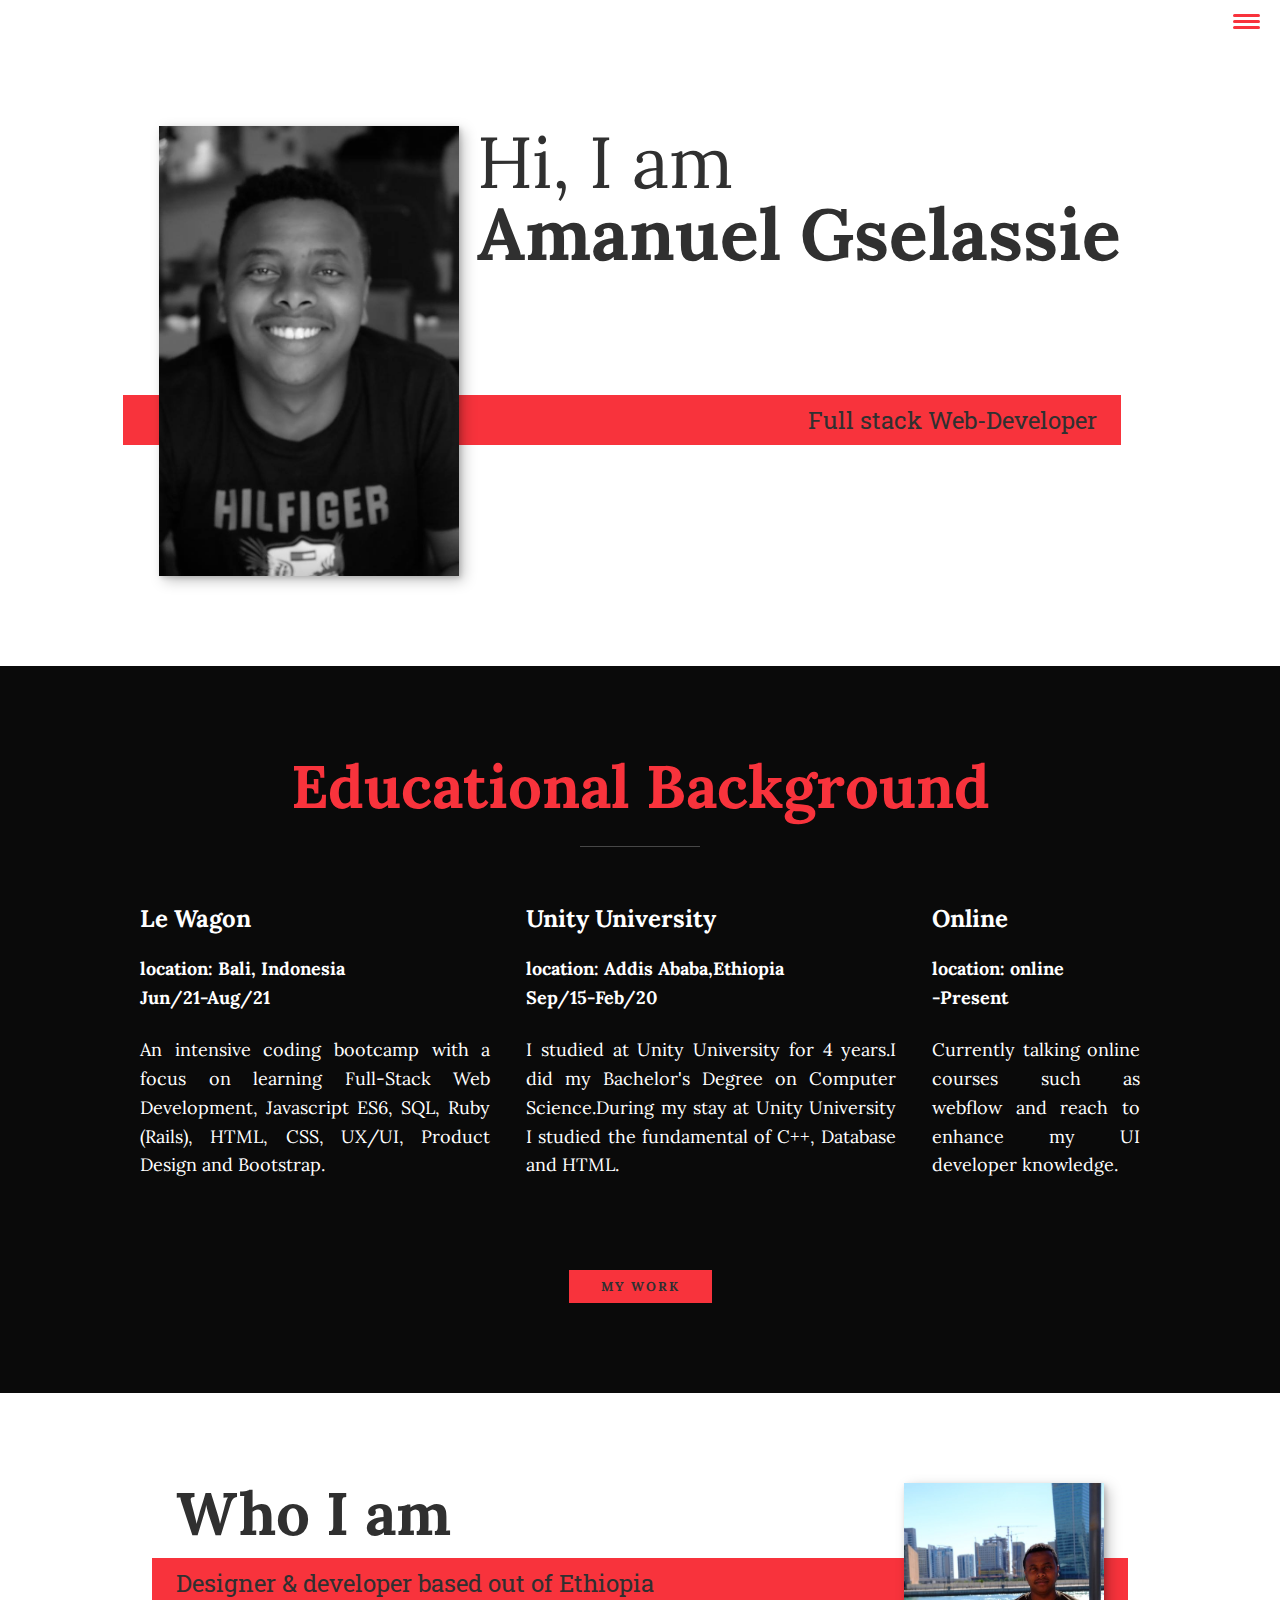
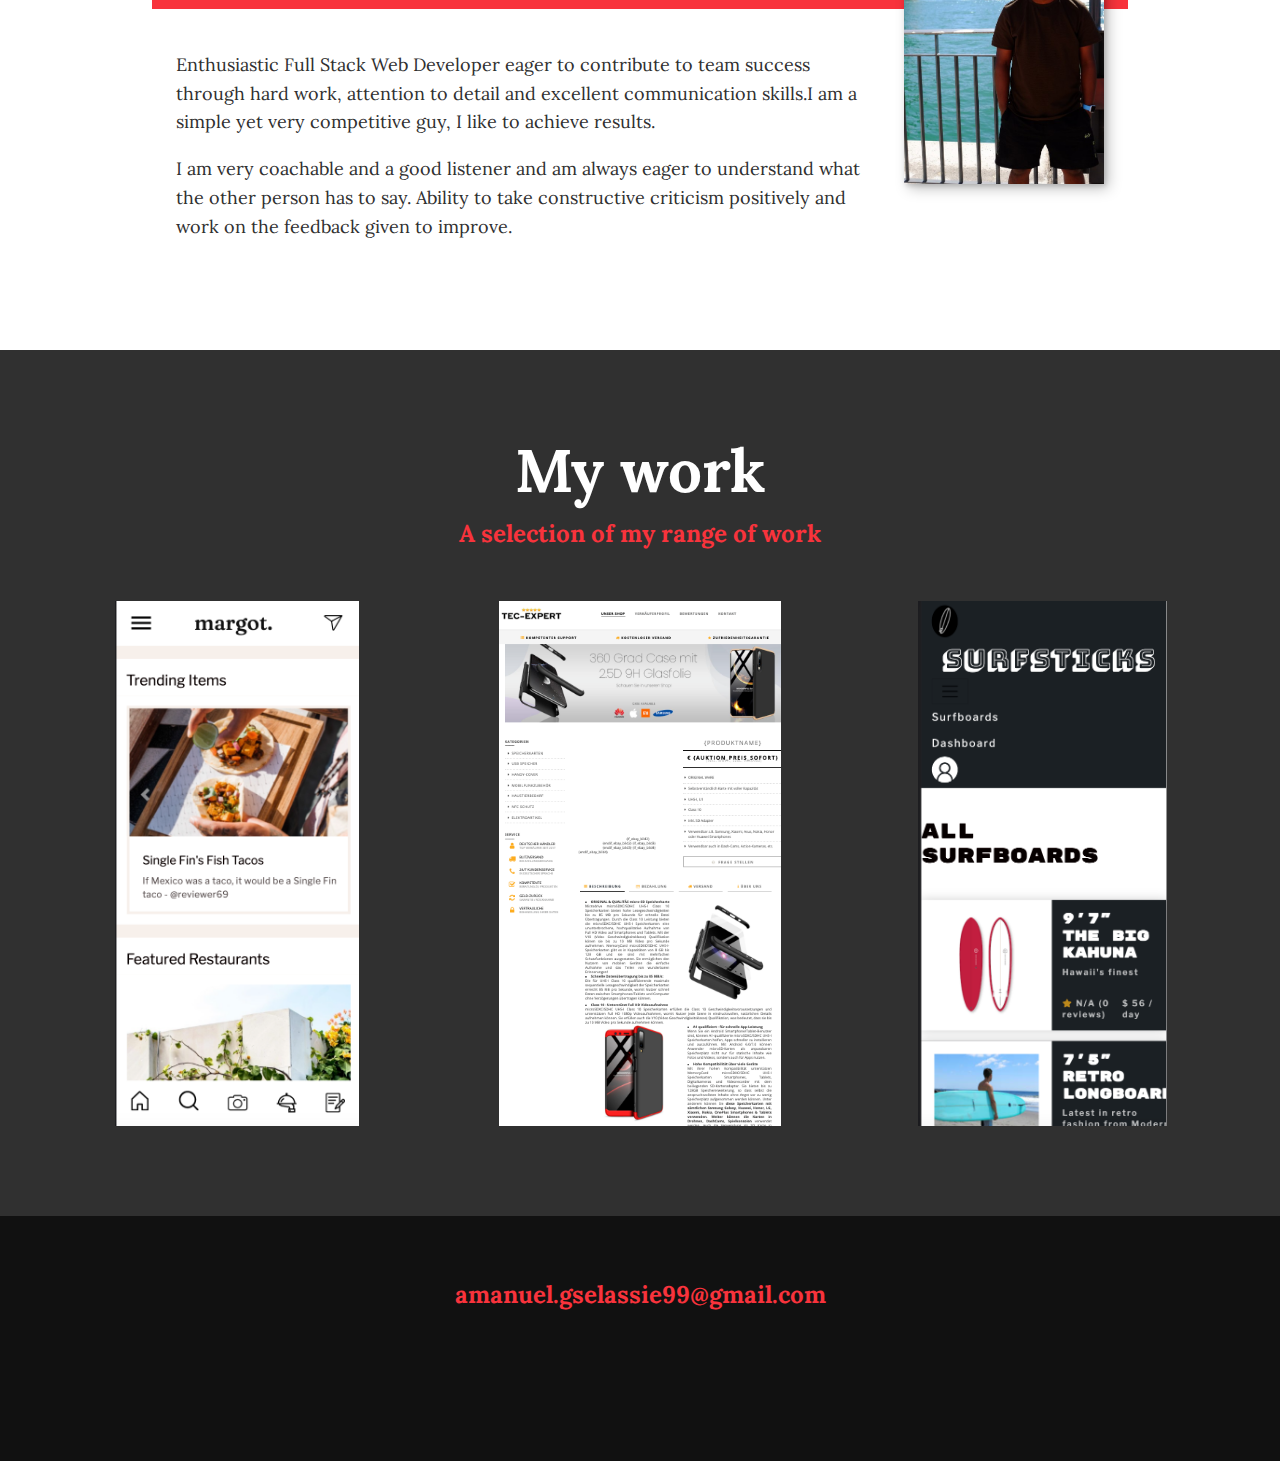
==== index.html @ 297d684a "fixed hover" ====
<!DOCTYPE html>
<html lang="en">
    <head>
        <meta charset="UTF-8">
        <meta name="viewport" content="width=device-width, initial-scale=1.0">
        <title>Portfolio</title>
        <link rel="stylesheet" href="https://cdnjs.cloudflare.com/ajax/libs/normalize/7.0.0/normalize.min.css">
        <link rel="stylesheet" href="https://cdnjs.cloudflare.com/ajax/libs/font-awesome/5.11.2/css/all.css" integrity="sha256-46qynGAkLSFpVbEBog43gvNhfrOj+BmwXdxFgVK/Kvc=" crossorigin="anonymous" />


        <link href="https://fonts.googleapis.com/css?family=Lora:400,700|Roboto+Slab:400,700&display=swap" rel="stylesheet">

        <link rel="stylesheet" href="css/style.css">


    </head>
    <body>
        <header>
            <div class="logo">
                <img src="img/.png" alt="">
            </div>
            <button class="nav-toggle" aria-label="toggle navigation">
                <span class="hamburger"></span>
            </button>
            <nav class="nav">
                <ul class="nav__list">
                    <li class="nav__item"><a href="#home" class="nav__link">Home</a></li>
                    <li class="nav__item"><a href="#services" class="nav__link">Education</a></li>
                    <li class="nav__item"><a href="#about" class="nav__link">About me</a></li>
                    <li class="nav__item"><a href="#work" class="nav__link">My Work</a></li>
                </ul>
            </nav>
        </header>

        <!-- Introduction -->
        <section class="intro" id="home">
            <h1 class="section__title section__title--intro">
                Hi, I am <strong>Amanuel Gselassie</strong>
            </h1>
            <p class="section__subtitle section__subtitle--intro">Full stack Web-Developer</p>
            <img src="img/port.jpeg" alt="aman picture" class="intro__img">
        </section>


        <!-- My services -->
        <section class="my-services" id="services" style="background-image: linear-gradient(rgba(0,0,0,0.8), rgba(0,0,0,0.8)), url(https://images.unsplash.com/photo-1593720213428-28a5b9e94613?ixlib=rb-1.2.1&ixid=MnwxMjA3fDB8MHxwaG90by1wYWdlfHx8fGVufDB8fHx8&auto=format&fit=crop&w=1650&q=80)">

            <h2 class="section__title section__title--services" >Educational Background</h2>
            <div class="services">
                <div class="service">
                    <h3>Le Wagon</h3>
                    <h4>location: Bali, Indonesia<br/>Jun/21-Aug/21</h4>
                    <p>An intensive coding bootcamp with a focus on learning Full-Stack Web Development, Javascript ES6, SQL, Ruby (Rails), HTML, CSS, UX/UI, Product Design and Bootstrap.</p>
                </div> <!-- / service -->

                <div class="service">
                    <h3>Unity University</h3>
                    <p><h4>location: Addis Ababa,Ethiopia<br/>Sep/15-Feb/20</h4></p>

                    <p>I studied at Unity University for 4 years.I did my Bachelor's Degree on Computer Science.During my stay at Unity University I studied the fundamental of C++, Database and HTML.</p>
                </div> <!-- / service -->

                <div class="service">
                    <h3>Online</h3>
                    <h4>location: online<br/>-Present</h4>

                    <p>Currently talking online courses such as webflow and reach to enhance my UI developer knowledge.</p>
                </div> <!-- / service -->
            </div> <!-- / services -->

            <a href="#work" class="btn">My Work</a>
        </section>


        <!-- About me -->
        <section class="about-me" id="about">
           <h2 class="section__title section__title--about">Who I am</h2>
           <p class="section__subtitle section__subtitle--about">Designer & developer based out of Ethiopia</p>

           <div class="about-me__body">
               <p>Enthusiastic Full Stack Web Developer eager to contribute to team success through hard work, attention to detail and excellent communication skills.I am a simple yet very competitive guy, I like to achieve results.</p>
               <p>  I am very coachable and a  good listener and am always eager to understand what the other person has to say.
                      Ability to take constructive criticism positively and work on the feedback given to improve.</p>
           </div>

           <img src="img/hey.jpeg" alt="aman" class="about-me__img">
        </section>

        <!-- My Work -->
        <section class="my-work" id="work">
            <h2 class="section__title section__title--work">My work</h2>
            <p class="section__subtitle section__subtitle--work">A selection of my range of work</p>

        <!--        </div>
        <div class="card-category" style="background-image: linear-gradient(rgba(0,0,0,0.5), rgba(0,0,0,0.5)), url(https://raw.githubusercontent.com/lewagon/fullstack-images/master/uikit/lunch.jpg)">
          Ethiopian
        </div> -->
<!-- <div class="img__wrap">
  <img class="img__img" src="http://placehold.it/257x200.jpg" />
  <p class="img__description">This image looks super neat.</p>
</div> -->

            <div class="portfolio">
                <!-- Portfolio item 01 -->
                <a href="portfolio-item.html" class="portfolio__item">
                    <img src="img/margot.png" alt="" class="portfolio__img">
                    <p class="img__description">Margot. <br><br> Click for details</p>
                </a>

                <!-- Portfolio item 02 -->
                <a href="portfolio-item 1.html" class="portfolio__item">
                    <img src="img/aaaa.png" alt="" class="portfolio__img">
                    <p class="img__description">Tec-Expert <br><br> Click for details</p>
                </a>

                <!-- Portfolio item 03 -->
                <a href="portfolio-item 2.html" class="portfolio__item">
                    <img src="img/surf1.png" alt="" class="portfolio__img">
                    <p class="img__description">Surf Stick <br><br> Click for details</p>
                </a>


            </div>
        </section>


        <!-- Footer -->
        <footer class="footer">

            <a href="#" class="footer__link">amanuel.gselassie99@gmail.com</a>
            <ul class="social-list">
                <li class="social-list__item">
                   <li class="social-list__item">
                    <a class="social-list__link" href="https://github.com">
                        <i class="fab fa-github"></i>
                    </a>
                    <li class="social-list__item">
                    <a class="social-list__link" href="https://linkedin.com">
                        <i class="fab fa-linkedin"></i>
                    </a>
                    <li class="social-list__item">
                    <a class="social-list__link" href="https://www.youtube.com/watch?v=Du0eKxOrLsQ&t=114s&ab_channel=LeWagon">
                        <i class="fab fa-youtube"></i>
                    </a>

                </li>
               <!--  <li class="social-list__item">
                    <a class="social-list__link" href="http://dribbble.com">
                        <i class="fab fa-dribbble"></i>
                    </a> -->
                </li>

                </li>
                </li>
            </ul>
        </footer>


        <script src="js/index.js"></script>

    </body>
</html>
---- css/style.css ----
*,
*::before,
*::after {
    box-sizing: border-box;
}

/* Custom Properties, update these for your own design */

:root {
    --ff-primary: 'Lora', serif;
    --ff-secondary: 'Roboto Slab', serif;

    --fw-reg: 400;
    --fw-bold: 700;

    --clr-light: #fff;
    --clr-dark: #303030;
    --clr-accent: #f8333c;

    --fs-h1: 3rem;
    --fs-h2: 2.25rem;
    --fs-h3: 1.25rem;
    --fs-body: 1rem;

    --bs: 0.25em 0.25em 0.75em rgba(0,0,0,.25),
          0.125em 0.125em 0.25em rgba(0,0,0,.15);
}

@media (min-width: 800px) {
    :root {
        --fs-h1: 4.5rem;
        --fs-h2: 3.75rem;
        --fs-h3: 1.5rem;
        --fs-body: 1.125rem;
    }
}

/* General styles */

/* endable this to add smooth scrolling */
/* html {
    scroll-behavior: smooth;
} */


body {
    background: var(--clr-light);
    color: var(--clr-dark);
    margin: 0;
    font-family: var(--ff-primary);
    font-size: var(--fs-body);
    line-height: 1.6;
}

section {
    padding: 5em 2em;
}

img {
    display: block;
    max-width: 100%;
}

strong { font-weight: var(--fw-bold) }

:focus {
    outline: 3px solid var(--clr-accent);
    outline-offset: 3px;
}

/* Buttons */

.btn {
    display: inline-block;
    padding: .5em 2.5em;
    background: var(--clr-accent);
    color: var(--clr-dark);
    text-decoration: none;
    cursor: pointer;
    font-size: .8rem;
    text-transform: uppercase;
    letter-spacing: 2px;
    font-weight: var(--fw-bold);
    transition: transform 200ms ease-in-out;
}

.btn:hover {
    transform: scale(1.1);
}

/* Typography */

h1,
h2,
h3 {
    line-height: 1;
    margin: 0;
}

h1 { font-size: var(--fs-h1) }
h2 { font-size: var(--fs-h2) }
h3 { font-size: var(--fs-h3) }


.section__title {
    margin-bottom: .25em;
}

.section__title--intro {
    font-weight: var(--fw-reg);
}

.section__title--intro strong {
    display: block;
}

.section__subtitle {
    margin: 0;
    font-size: var(--fs-h3);
}

.section__subtitle--intro,
.section__subtitle--about {
    background: var(--clr-accent);
    padding: .25em 1em;
    font-family: var(--ff-secondary);
    margin-bottom: 1em;
}

.section__subtitle--work {
    color: var(--clr-accent);
    font-weight: var(--fw-bold);
    margin-bottom: 2em;
}

/* header */

header {
    display: flex;
    justify-content: space-between;
    padding: 1em;
}

.logo {
    max-width: 100px;
}

.nav {
    position: fixed;
    background: var(--clr-dark);
    color: var(--clr-light);
    top: 0;
    bottom: 0;
    left: 0;
    right: 0;
    z-index: 100;

    transform: translateX(100%);
    transition: transform 250ms cubic-bezier(.5, 0, .5, 1);
}

.nav__list {
    list-style: none;
    display: flex;
    height: 100%;
    flex-direction: column;
    justify-content: space-evenly;
    align-items: center;
    margin: 0;
    padding: 0;
}

.nav__link {
    color: inherit;
    font-weight: var(--fw-bold);
    font-size: var(--fs-h2);
    text-decoration: none;
}

.nav__link:hover {
    color: var(--clr-accent);
}

.nav-toggle {
    padding: .5em;
    background: transparent;
    border: 0;
    cursor: pointer;
    position: absolute;
    right: 1em;
    top: 1em;
    z-index: 1000;
}

.nav-open .nav {
    transform: translateX(0);
}

.nav-open .nav-toggle {
    position: fixed;
}

.nav-open .hamburger {
    transform: rotate(.625turn);
}

.nav-open .hamburger::before {
    transform: rotate(90deg) translateX(-6px);
}

.nav-open .hamburger::after {
    opacity: 0;
}






.hamburger {
    display: block;
    position: relative;
}

.hamburger,
.hamburger::before,
.hamburger::after {
    background: var(--clr-accent);
    width: 2em;
    height: 3px;
    border-radius: 1em;
    transition: transform 250ms ease-in-out;
}


.hamburger::before,
.hamburger::after {
    content: '';
    position: absolute;
    left: 0;
    right: 0;
}

.hamburger::before { top: 6px; }
.hamburger::after { bottom: 6px; }


/*  Intro section  */

.intro {
    position: relative;
}

.intro__img {
    box-shadow: var(--bs);
}

.section__subtitle--intro {
    display: inline-block;
}

@media (min-width: 600px) {
    .intro {
        display: grid;
        width: min-content;
        margin: 0 auto;
        grid-column-gap: 1em;
        grid-template-areas:
            "img title"
            "img subtitle";
        grid-template-columns: min-content max-content;
    }

    .intro__img {
        grid-area: img;
        min-width: 300px;
        position: relative;
        z-index: 2;
    }

    .section__subtitle--intro {
        align-self: start;
        grid-column: -1 / 1;
        grid-row: 2;
        text-align: right;
        position: relative;
        left: -1.5em;
        width: calc(100% + 1.5em);
    }
}



/*  My services section  */

.my-services {
    background-color: var(--clr-dark);
   /* background-image: url(../img/neww.jpeg);*/
    background-size: cover;
    /* background-blend-mode: multiply; */
    color: var(--clr-light);
    text-align: center;
}

.section__title--services {
    color: var(--clr-accent);
    position: relative;
}

.section__title--services::after {
    content: '';
    display: block;
    width: 2em;
    height: 1px;
    margin: 0.5em auto 1em;
    background: var(--clr-light);
    opacity: 0.25;
}

.services {
    margin-bottom: 4em;
  text-align: justify;
}

.service {
    max-width: 500px;
    margin: 0 auto;
}

@media (min-width: 800px) {
    .services {
        display: flex;
        max-width: 1000px;
        margin-left: auto;
        margin-right: auto;
    }

    .service + .service {
        margin-left: 2em;
    }
}


.about-me {
    max-width: 1000px;
    margin: 0 auto;
}

.about-me__img {
    box-shadow: var(--bs);
}

@media (min-width: 600px) {
    .about-me {
        display: grid;
        grid-template-columns: 1fr 200px;
        grid-template-areas:
            "title img"
            "subtitle img"
            "text img";
        grid-column-gap: 2em;
    }

    .section__title--about {
        grid-area: title;
    }

    .section__subtitle--about {
        grid-column: 1 / -1;
        grid-row: 2;
        position: relative;
        left: -1em;
        width: calc(100% + 2em);
        padding-left: 1em;
        padding-right: calc(200px + 4em);
    }

    .about-me__img {
        grid-area: img;
        position: relative;
        z-index: 2;
    }
}

/* My Work */

.my-work {
    background-color: var(--clr-dark);
    color: var(--clr-light);
    text-align: center;
}

.portfolio {
    display: grid;
    grid-template-columns: repeat(auto-fit, minmax(10px, 1fr));
}

.portfolio__item {
    background: var(--clr-accent);
    overflow: hidden;
    justify-self: center;
    height: 525px;
    position: relative;
}

.portfolio__img {
    transition:
        transform 750ms cubic-bezier(.5, 0, .5, 1),
        opacity 250ms linear;
        height: 100%;
        object-fit: cover;
}

.portfolio__item:focus {
    position: relative;
    z-index: 2;
}

.portfolio__img:hover,
.portfolio__item:focus .portfolio__img {
    transform: scale(1.2);
    opacity: .5;
}

.portfolio__item:hover .img__description {
  z-index: 3;
}

.img__description {
    position: absolute;
    top: 200px;
    left: 55px;
    width: 50%;
    color: black;
    font-weight: 700;
    font-size: 20px;
    pointer-events: none;
    z-index: -1;
}

/* footer */

.footer {
    background: #111;
    color: var(--clr-accent);
    text-align: center;
    padding: 2.5em 0;
    font-size: var(--fs-h3);

}

.footer a {
    color: inherit;
    text-decoration: none;
}

.footer__link {
    font-weight: var(--fw-bold);
}

.footer__link:hover,
.social-list__link:hover {
    opacity: .7;
}

.footer__link:hover {
    text-decoration: underline;
}

.social-list {
    list-style: none;
    display: flex;
    justify-content: center;
    margin: 2em 0 0;
    padding: 0;
}

.social-list__item {
    margin: 0 .5em;
}

.social-list__link {
    padding: .5em;
}


/* Individual portfolio item styles */

.portfolio-item-individual {
    padding: 0 2em 2em;
    max-width: 1000px;
    margin: 0 auto;
}

.portfolio-item-individual p {
    max-width: 600px;
    margin-left: auto;
    margin-right: auto;
}
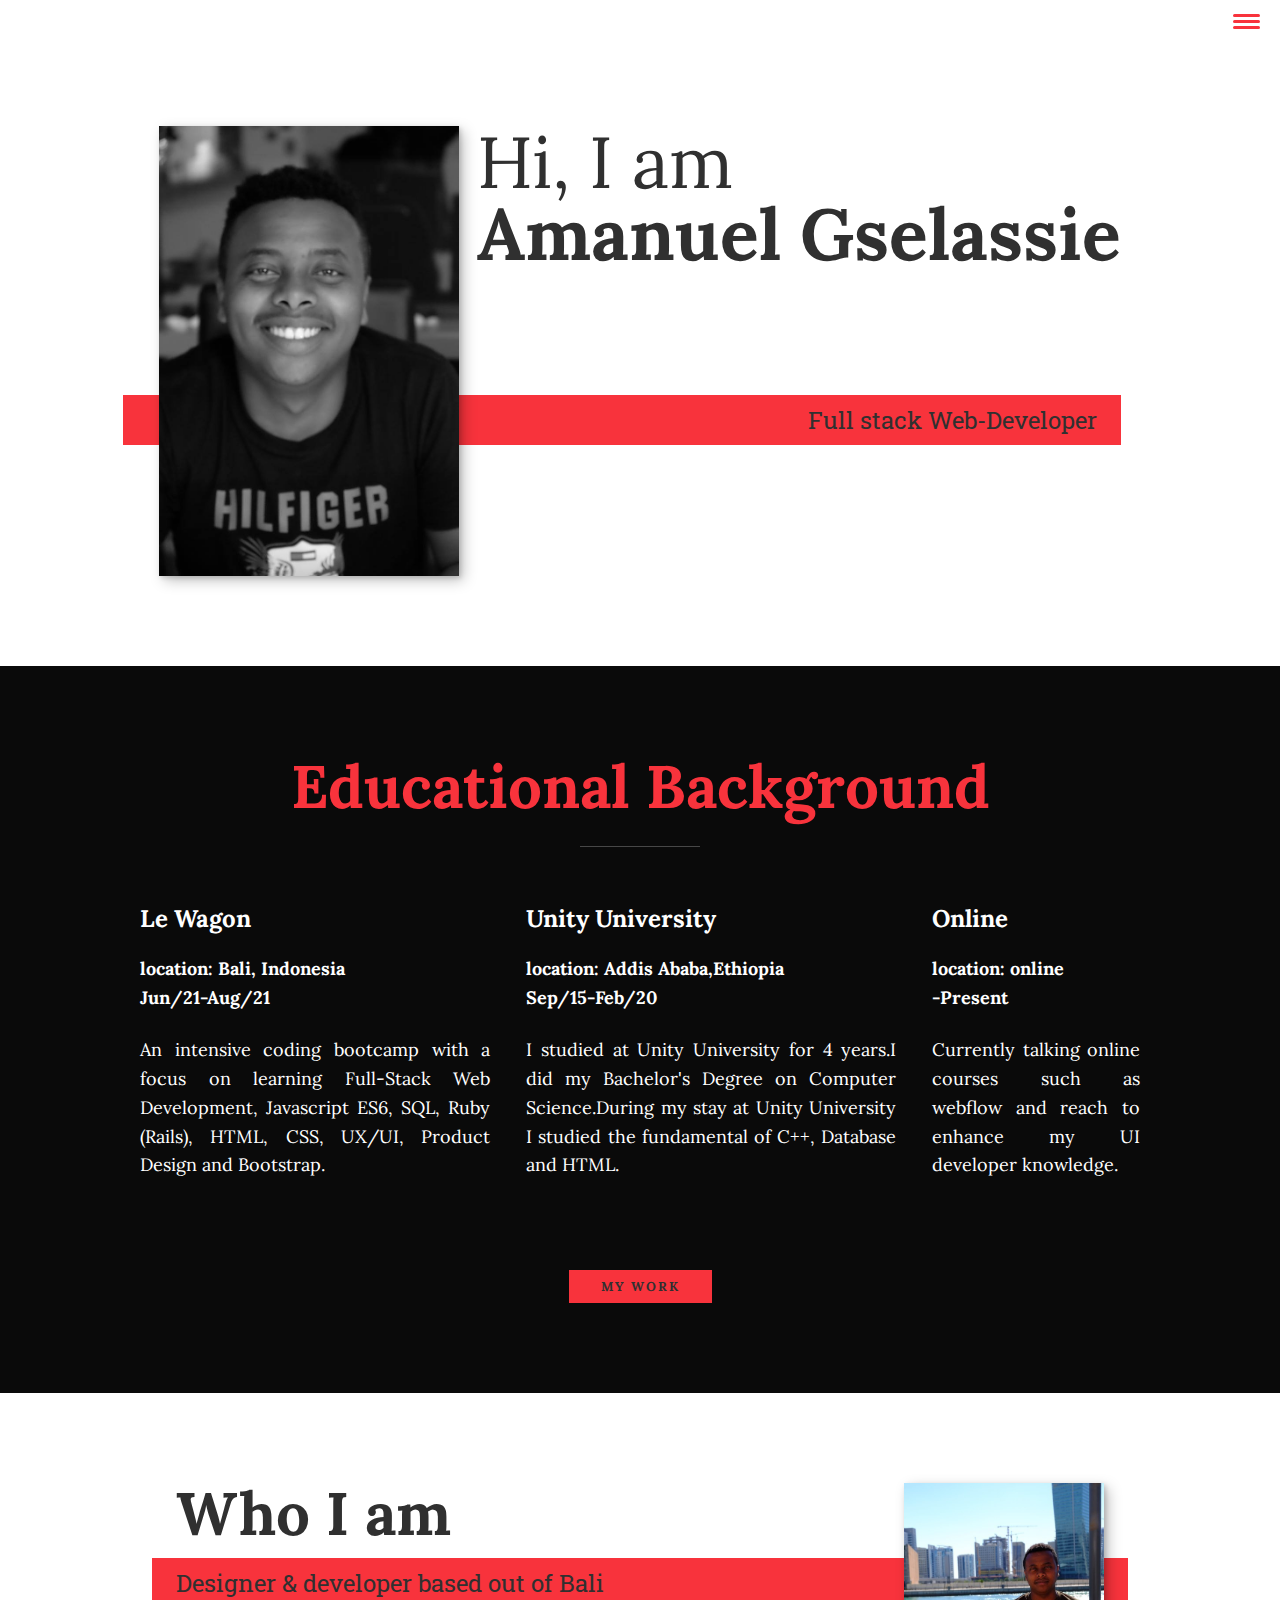
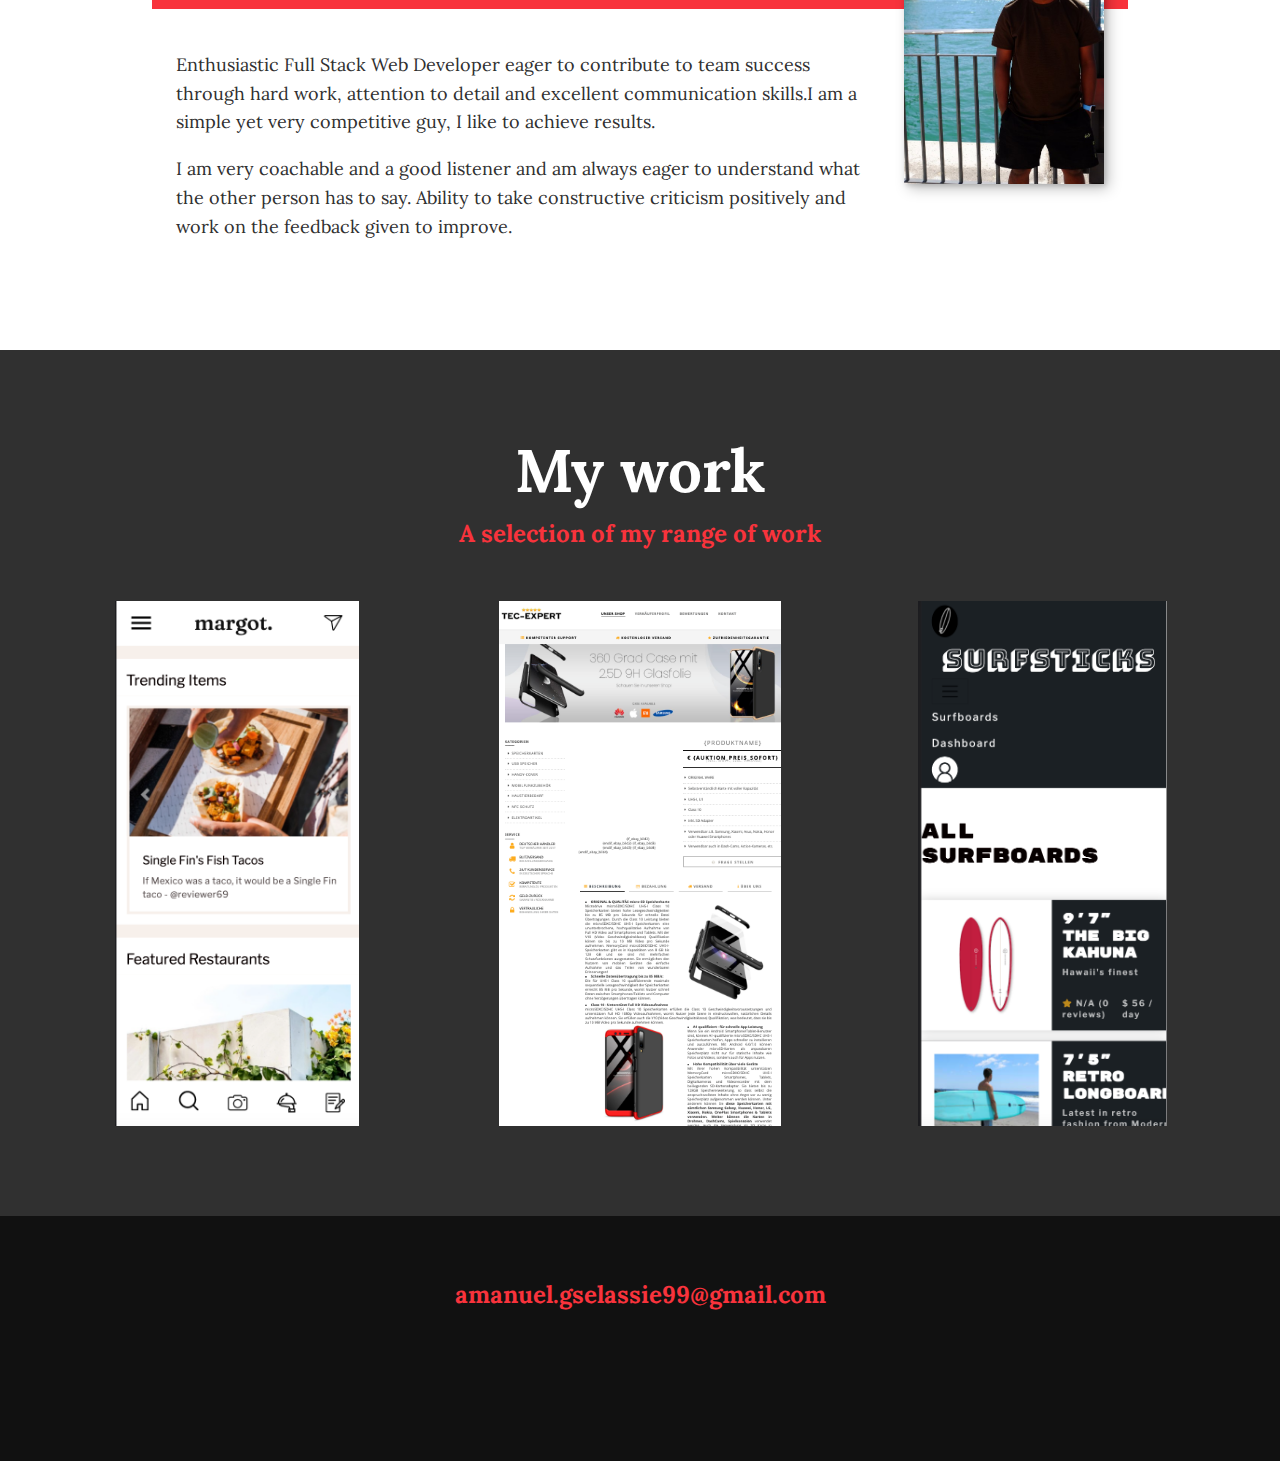
==== commit acd22eae: "typo" ====
--- a/index.html
+++ b/index.html
@@ -75,7 +75,7 @@
         <!-- About me -->
         <section class="about-me" id="about">
            <h2 class="section__title section__title--about">Who I am</h2>
-           <p class="section__subtitle section__subtitle--about">Designer & developer based out of Ethiopia</p>
+           <p class="section__subtitle section__subtitle--about">Designer & developer based out of Bali</p>
 
            <div class="about-me__body">
                <p>Enthusiastic Full Stack Web Developer eager to contribute to team success through hard work, attention to detail and excellent communication skills.I am a simple yet very competitive guy, I like to achieve results.</p>
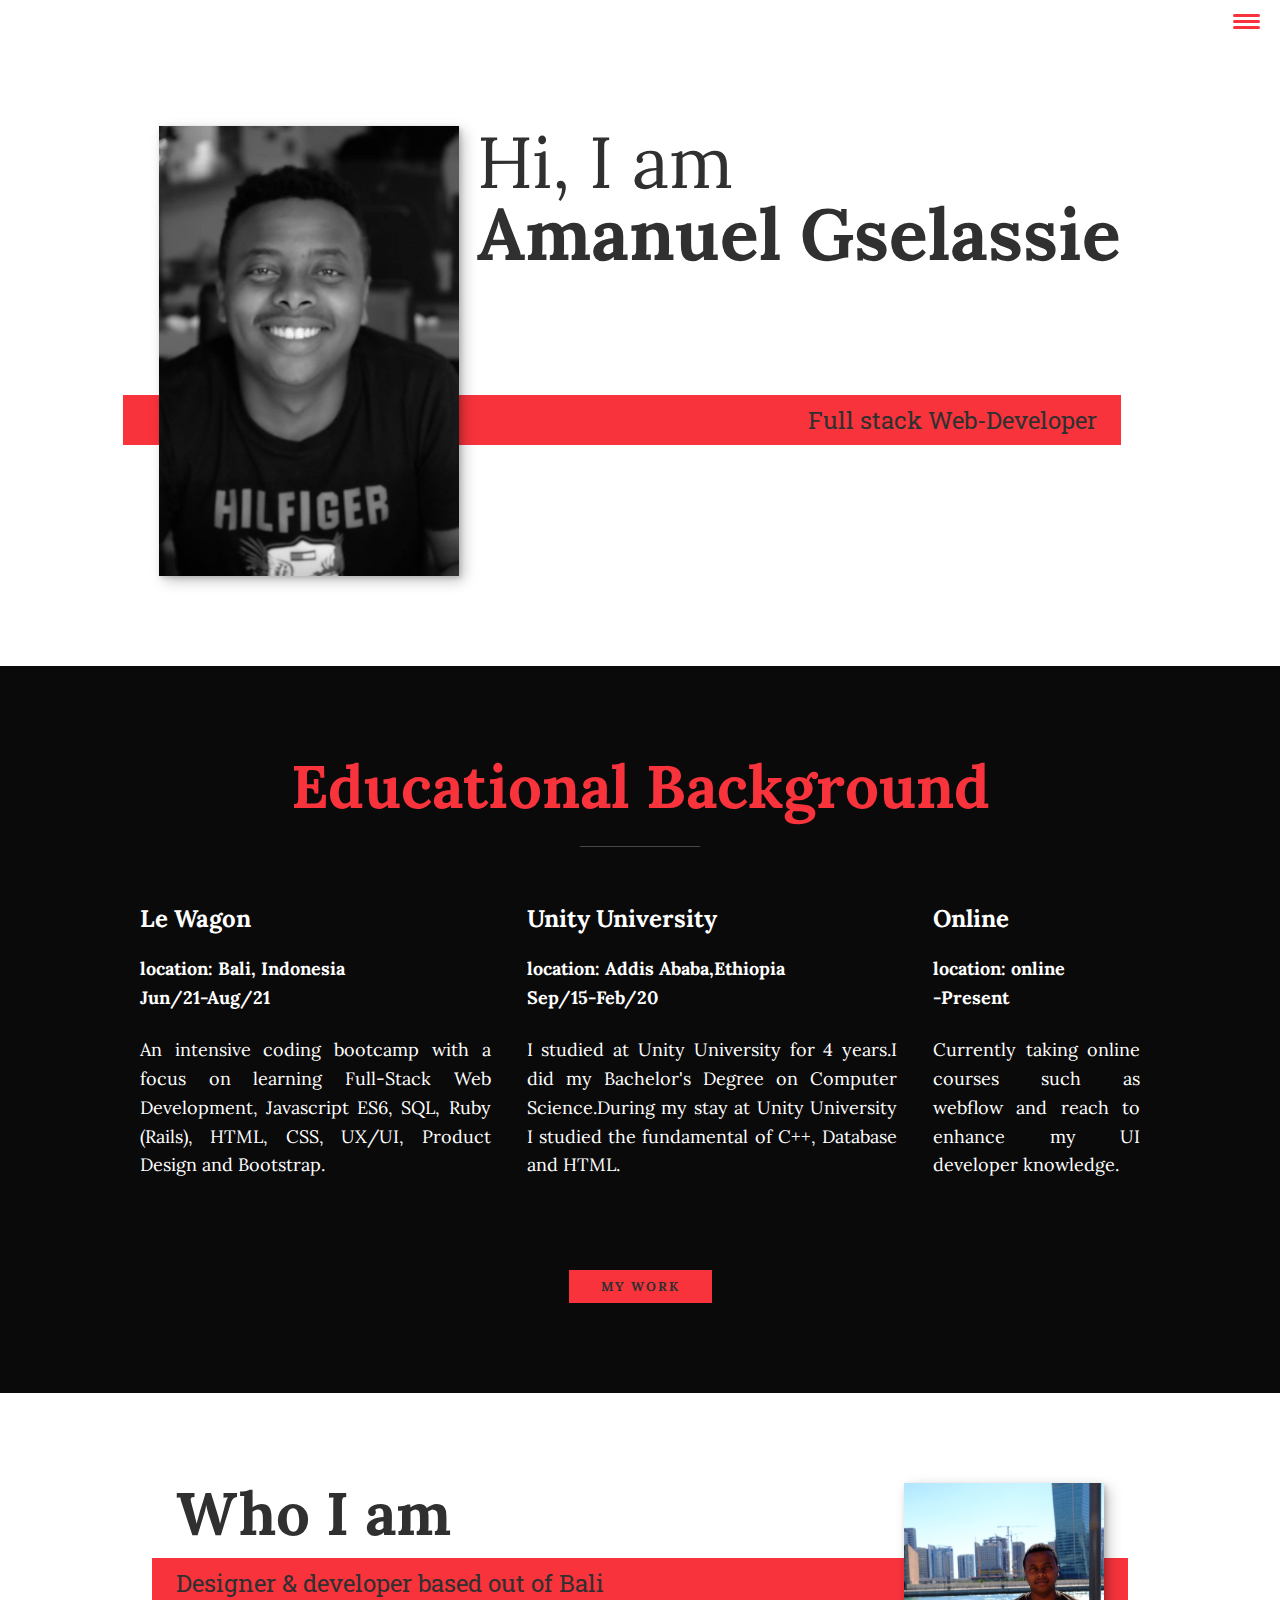
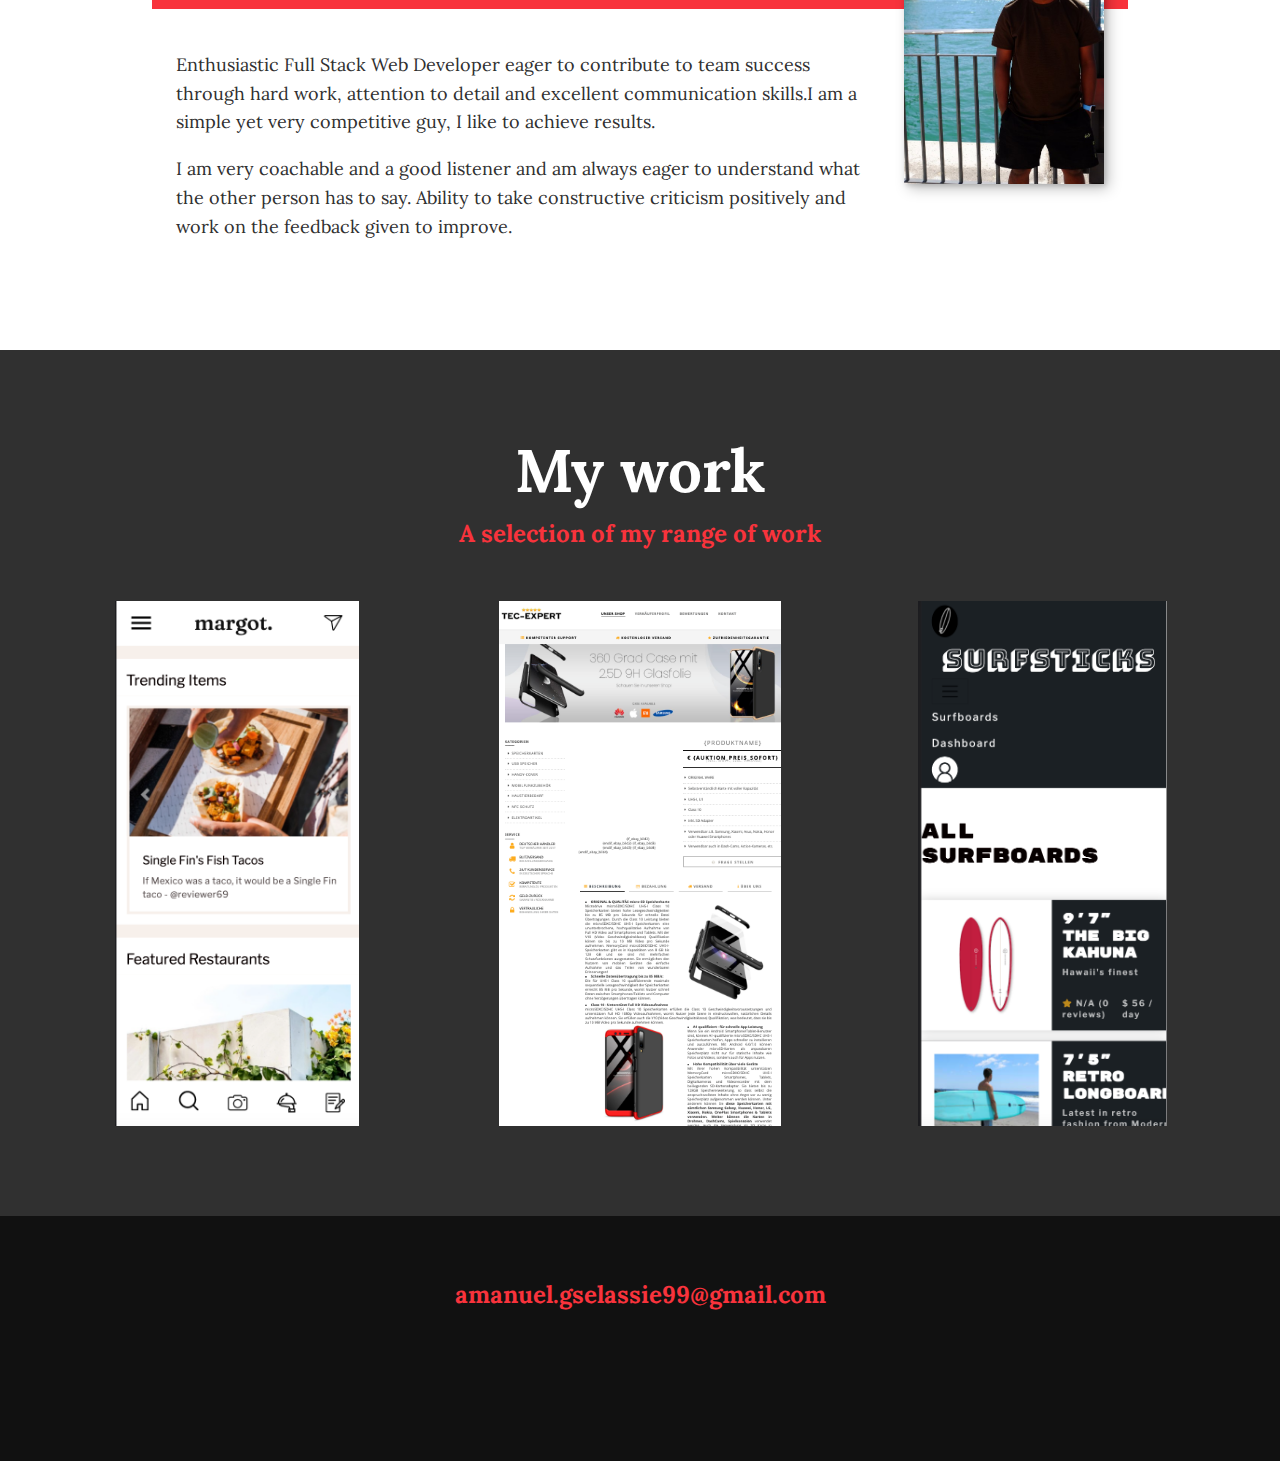
==== commit 3bf56bbb: "typo" ====
--- a/index.html
+++ b/index.html
@@ -64,7 +64,7 @@
                     <h3>Online</h3>
                     <h4>location: online<br/>-Present</h4>
 
-                    <p>Currently talking online courses such as webflow and reach to enhance my UI developer knowledge.</p>
+                    <p>Currently taking online courses such as webflow and reach to enhance my UI developer knowledge.</p>
                 </div> <!-- / service -->
             </div> <!-- / services -->
 
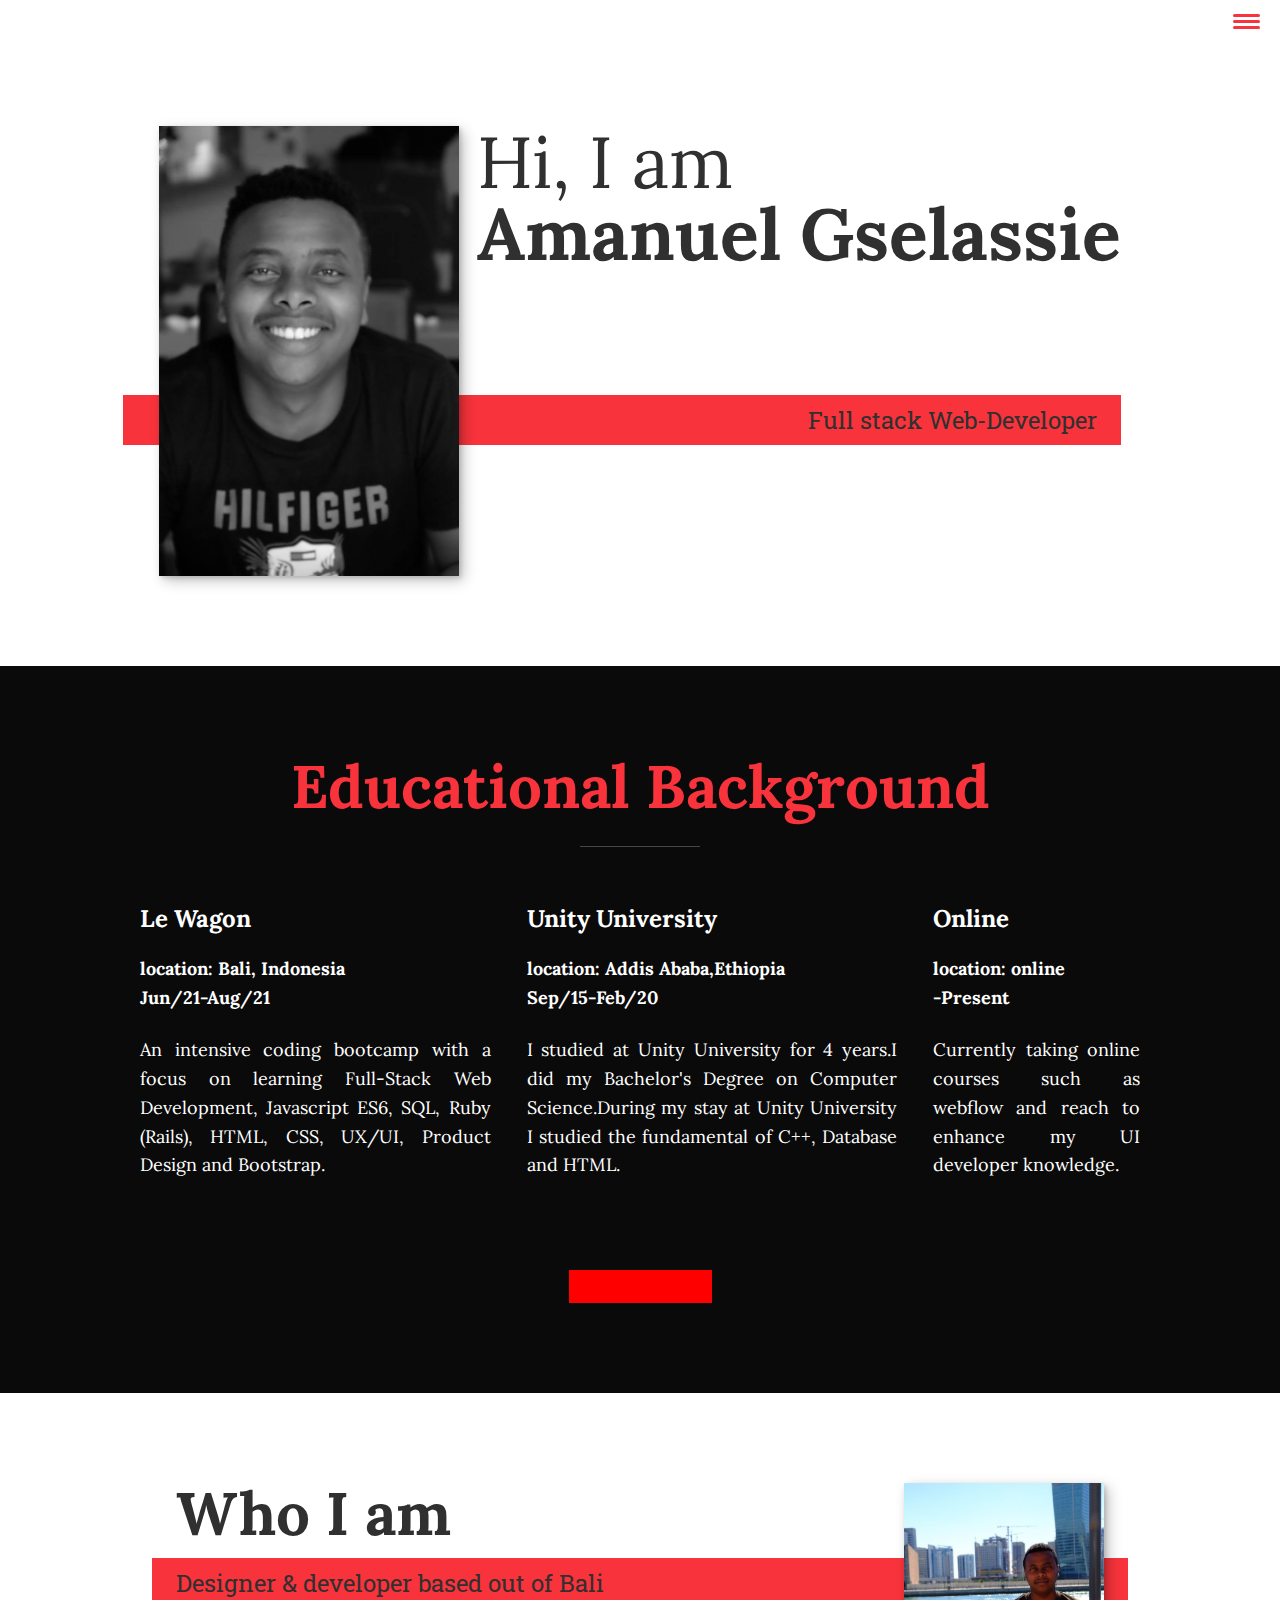
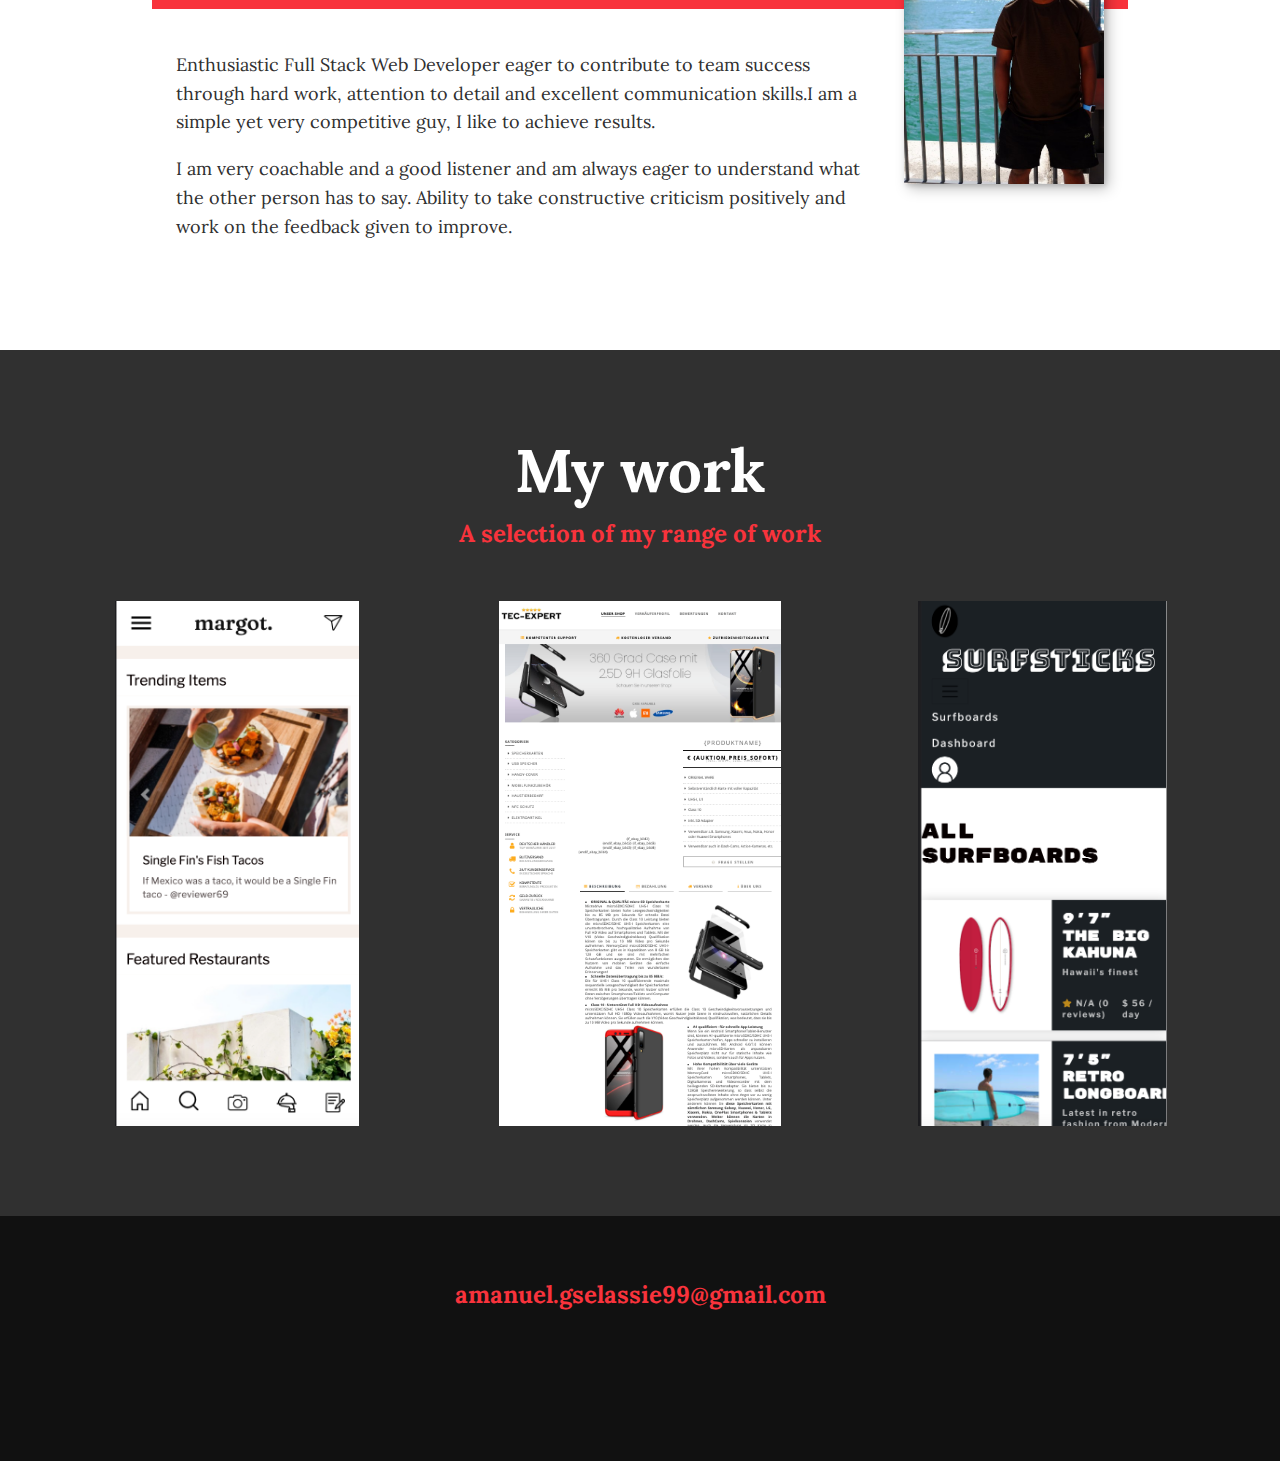
==== commit 9493b675: "btn created" ====
--- a/index.html
+++ b/index.html
@@ -102,19 +102,19 @@
 
             <div class="portfolio">
                 <!-- Portfolio item 01 -->
-                <a href="portfolio-item.html" class="portfolio__item">
+                <a href="Margot-Portfolio.html" class="portfolio__item">
                     <img src="img/margot.png" alt="" class="portfolio__img">
                     <p class="img__description">Margot. <br><br> Click for details</p>
                 </a>
 
                 <!-- Portfolio item 02 -->
-                <a href="portfolio-item 1.html" class="portfolio__item">
+                <a href="Tec-Expert-Portfolio.html" class="portfolio__item">
                     <img src="img/aaaa.png" alt="" class="portfolio__img">
                     <p class="img__description">Tec-Expert <br><br> Click for details</p>
                 </a>
 
                 <!-- Portfolio item 03 -->
-                <a href="portfolio-item 2.html" class="portfolio__item">
+                <a href="SurfStick-Portfolio.html" class="portfolio__item">
                     <img src="img/surf1.png" alt="" class="portfolio__img">
                     <p class="img__description">Surf Stick <br><br> Click for details</p>
                 </a>
--- a/css/style.css
+++ b/css/style.css
@@ -73,8 +73,8 @@
 .btn {
     display: inline-block;
     padding: .5em 2.5em;
-    background: var(--clr-accent);
-    color: var(--clr-dark);
+    background: red;
+    color: red;
     text-decoration: none;
     cursor: pointer;
     font-size: .8rem;
@@ -83,6 +83,7 @@
     font-weight: var(--fw-bold);
     transition: transform 200ms ease-in-out;
 }
+
 
 .btn:hover {
     transform: scale(1.1);
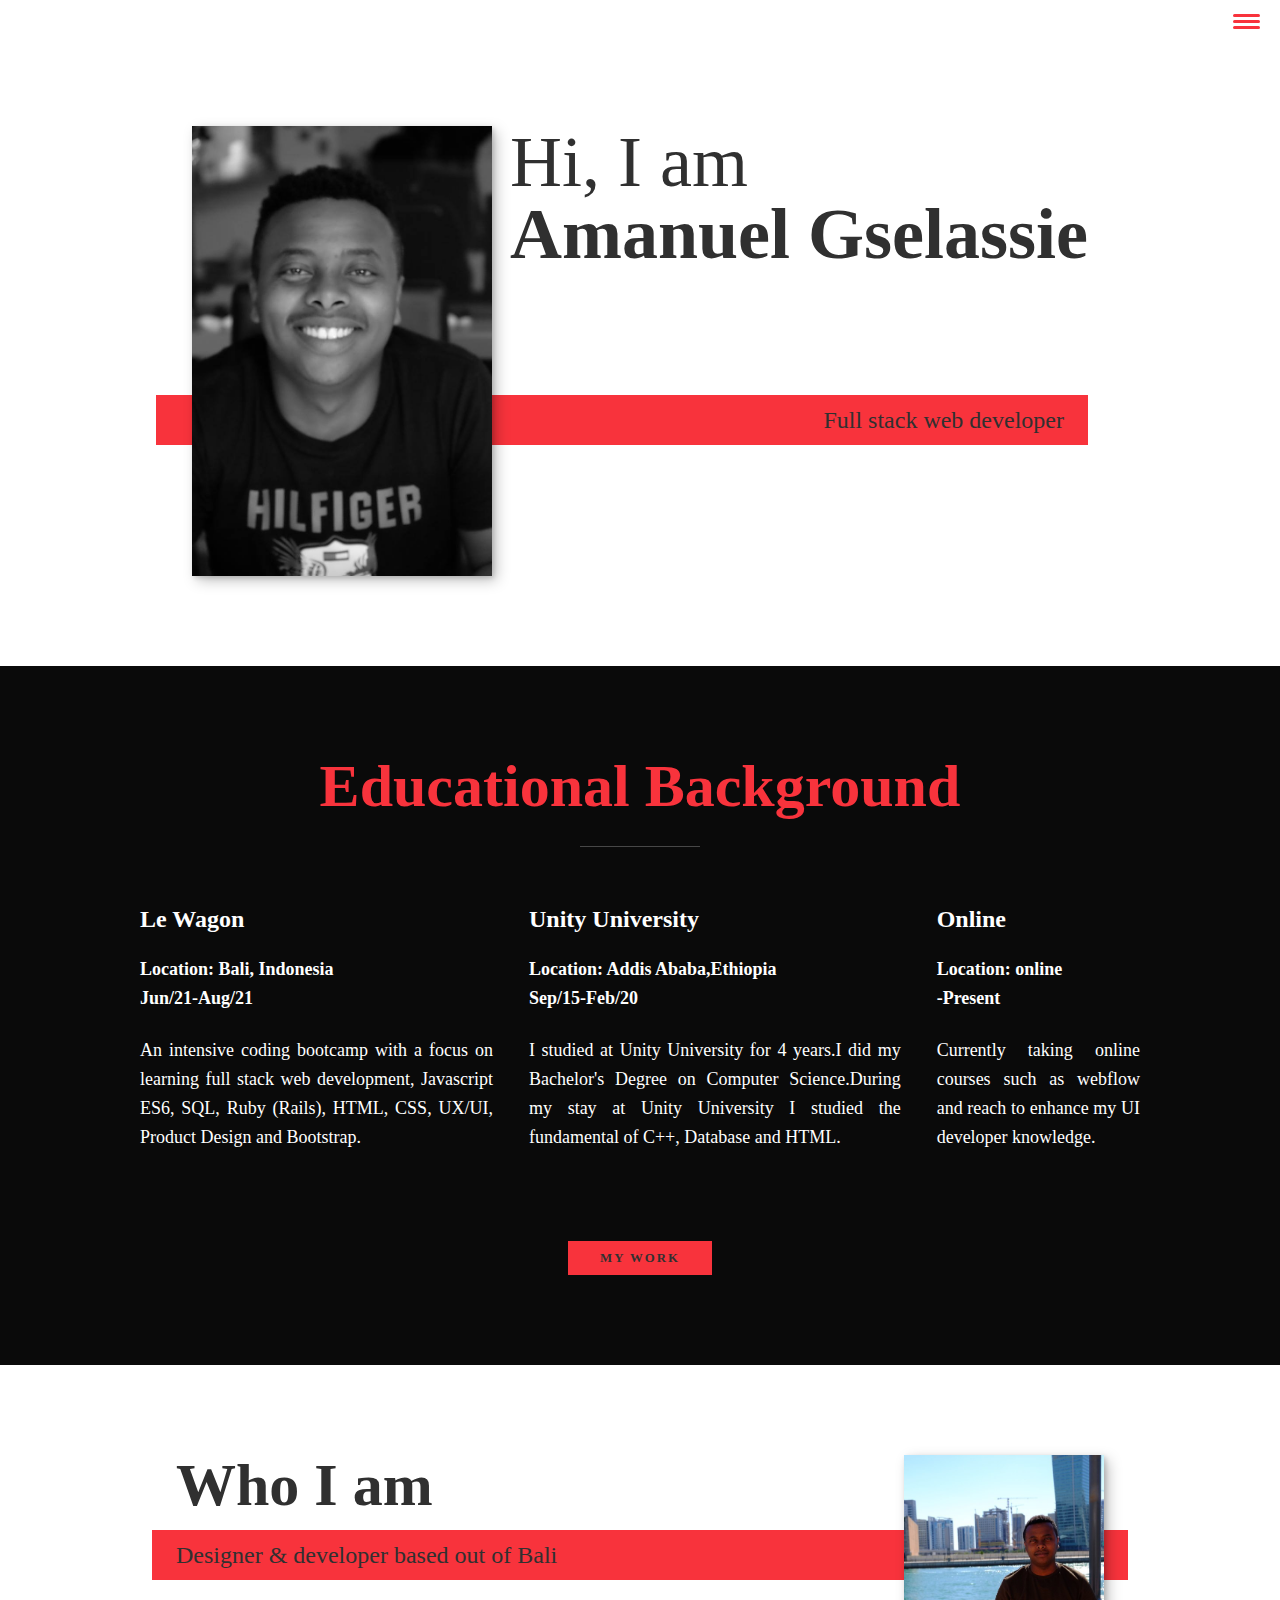
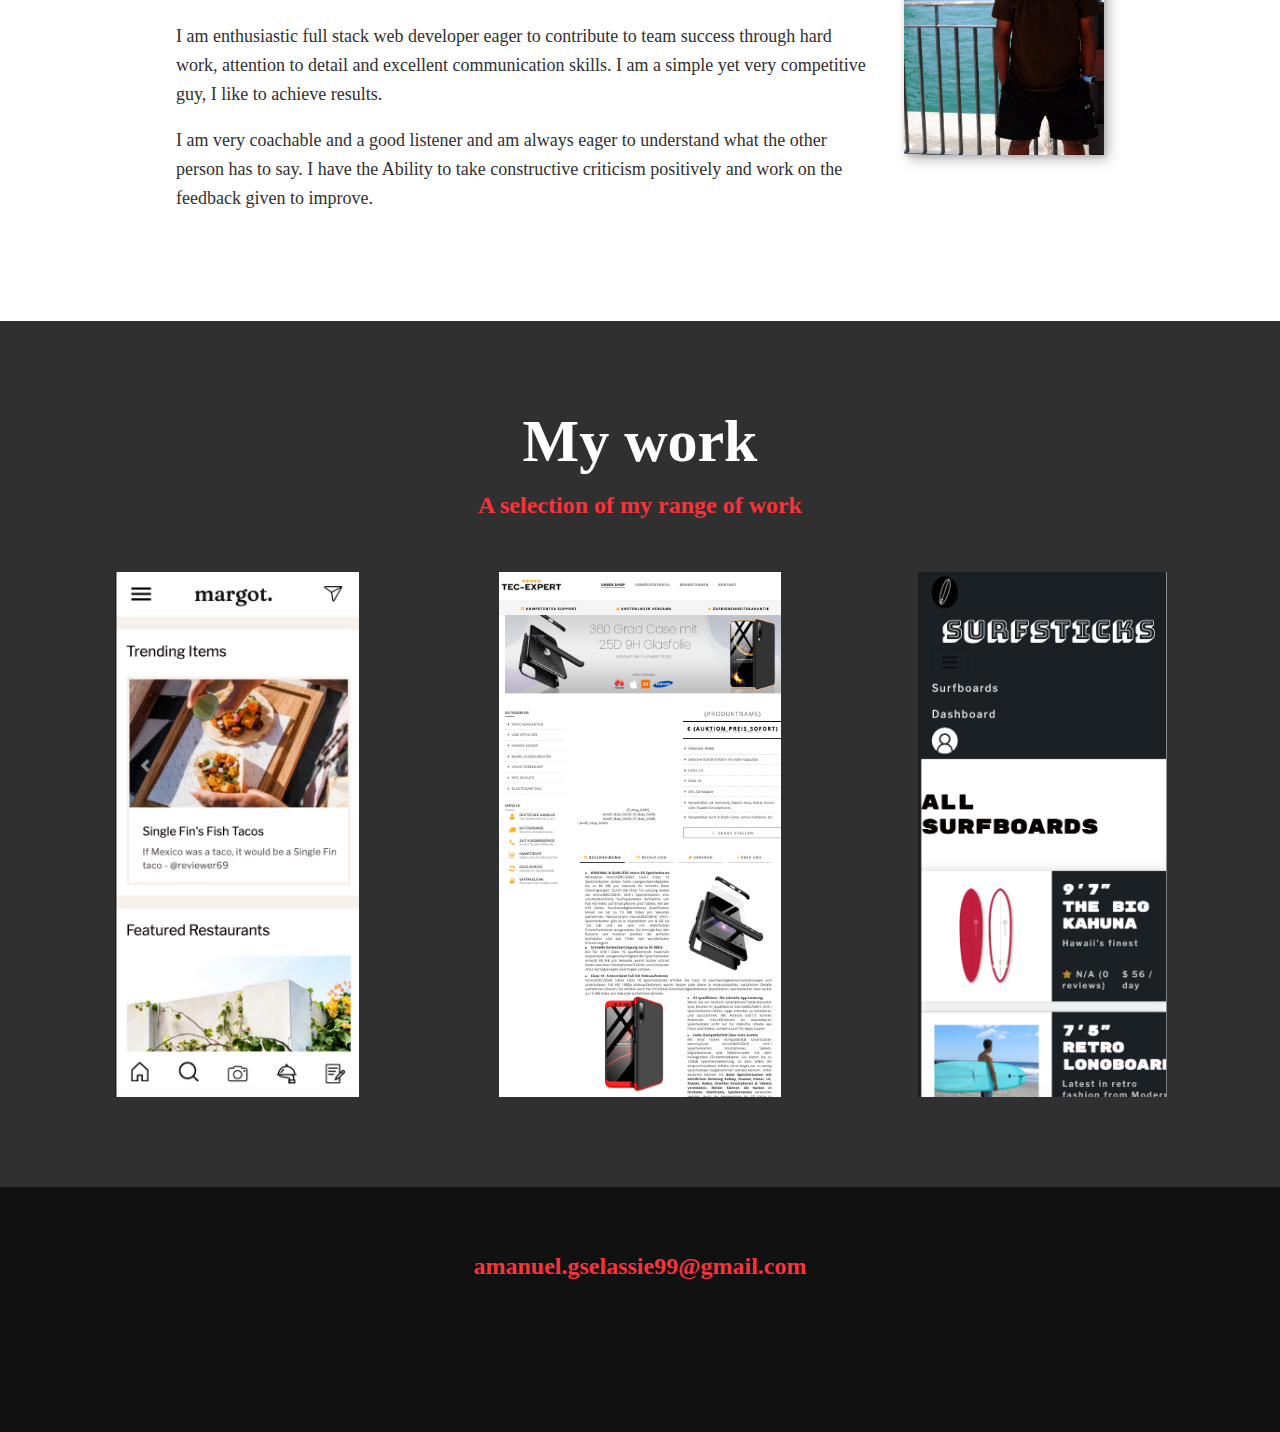
==== commit 38213df0: "link" ====
--- a/index.html
+++ b/index.html
@@ -8,7 +8,7 @@
         <link rel="stylesheet" href="https://cdnjs.cloudflare.com/ajax/libs/font-awesome/5.11.2/css/all.css" integrity="sha256-46qynGAkLSFpVbEBog43gvNhfrOj+BmwXdxFgVK/Kvc=" crossorigin="anonymous" />
 
 
-        <link href="https://fonts.googleapis.com/css?family=Lora:400,700|Roboto+Slab:400,700&display=swap" rel="stylesheet">
+        <link href="https://fonts.googleapis.com/css2?family=Fraunces:wght@400;500;600;700&family=Oxygen+Mono&display=swap" rel="stylesheet">
 
         <link rel="stylesheet" href="css/style.css">
 
@@ -37,7 +37,7 @@
             <h1 class="section__title section__title--intro">
                 Hi, I am <strong>Amanuel Gselassie</strong>
             </h1>
-            <p class="section__subtitle section__subtitle--intro">Full stack Web-Developer</p>
+            <p class="section__subtitle section__subtitle--intro">Full stack web developer</p>
             <img src="img/port.jpeg" alt="aman picture" class="intro__img">
         </section>
 
@@ -49,20 +49,20 @@
             <div class="services">
                 <div class="service">
                     <h3>Le Wagon</h3>
-                    <h4>location: Bali, Indonesia<br/>Jun/21-Aug/21</h4>
-                    <p>An intensive coding bootcamp with a focus on learning Full-Stack Web Development, Javascript ES6, SQL, Ruby (Rails), HTML, CSS, UX/UI, Product Design and Bootstrap.</p>
+                    <h4>Location: Bali, Indonesia<br/>Jun/21-Aug/21</h4>
+                    <p>An intensive coding bootcamp with a focus on learning full stack web development, Javascript ES6, SQL, Ruby (Rails), HTML, CSS, UX/UI, Product Design and Bootstrap.</p>
                 </div> <!-- / service -->
 
                 <div class="service">
                     <h3>Unity University</h3>
-                    <p><h4>location: Addis Ababa,Ethiopia<br/>Sep/15-Feb/20</h4></p>
+                    <p><h4>Location: Addis Ababa,Ethiopia<br/>Sep/15-Feb/20</h4></p>
 
                     <p>I studied at Unity University for 4 years.I did my Bachelor's Degree on Computer Science.During my stay at Unity University I studied the fundamental of C++, Database and HTML.</p>
                 </div> <!-- / service -->
 
                 <div class="service">
                     <h3>Online</h3>
-                    <h4>location: online<br/>-Present</h4>
+                    <h4>Location: online<br/>-Present</h4>
 
                     <p>Currently taking online courses such as webflow and reach to enhance my UI developer knowledge.</p>
                 </div> <!-- / service -->
@@ -78,9 +78,9 @@
            <p class="section__subtitle section__subtitle--about">Designer & developer based out of Bali</p>
 
            <div class="about-me__body">
-               <p>Enthusiastic Full Stack Web Developer eager to contribute to team success through hard work, attention to detail and excellent communication skills.I am a simple yet very competitive guy, I like to achieve results.</p>
+               <p>I am enthusiastic full stack web developer eager to contribute to team success through hard work, attention to detail and excellent communication skills. I am a simple yet very competitive guy, I like to achieve results.</p>
                <p>  I am very coachable and a  good listener and am always eager to understand what the other person has to say.
-                      Ability to take constructive criticism positively and work on the feedback given to improve.</p>
+                     I have the Ability to take constructive criticism positively and work on the feedback given to improve.</p>
            </div>
 
            <img src="img/hey.jpeg" alt="aman" class="about-me__img">
--- a/css/style.css
+++ b/css/style.css
@@ -73,8 +73,8 @@
 .btn {
     display: inline-block;
     padding: .5em 2.5em;
-    background: red;
-    color: red;
+    background: var(--clr-accent);
+    color: var(--clr-dark);
     text-decoration: none;
     cursor: pointer;
     font-size: .8rem;
@@ -83,7 +83,6 @@
     font-weight: var(--fw-bold);
     transition: transform 200ms ease-in-out;
 }
-
 
 .btn:hover {
     transform: scale(1.1);
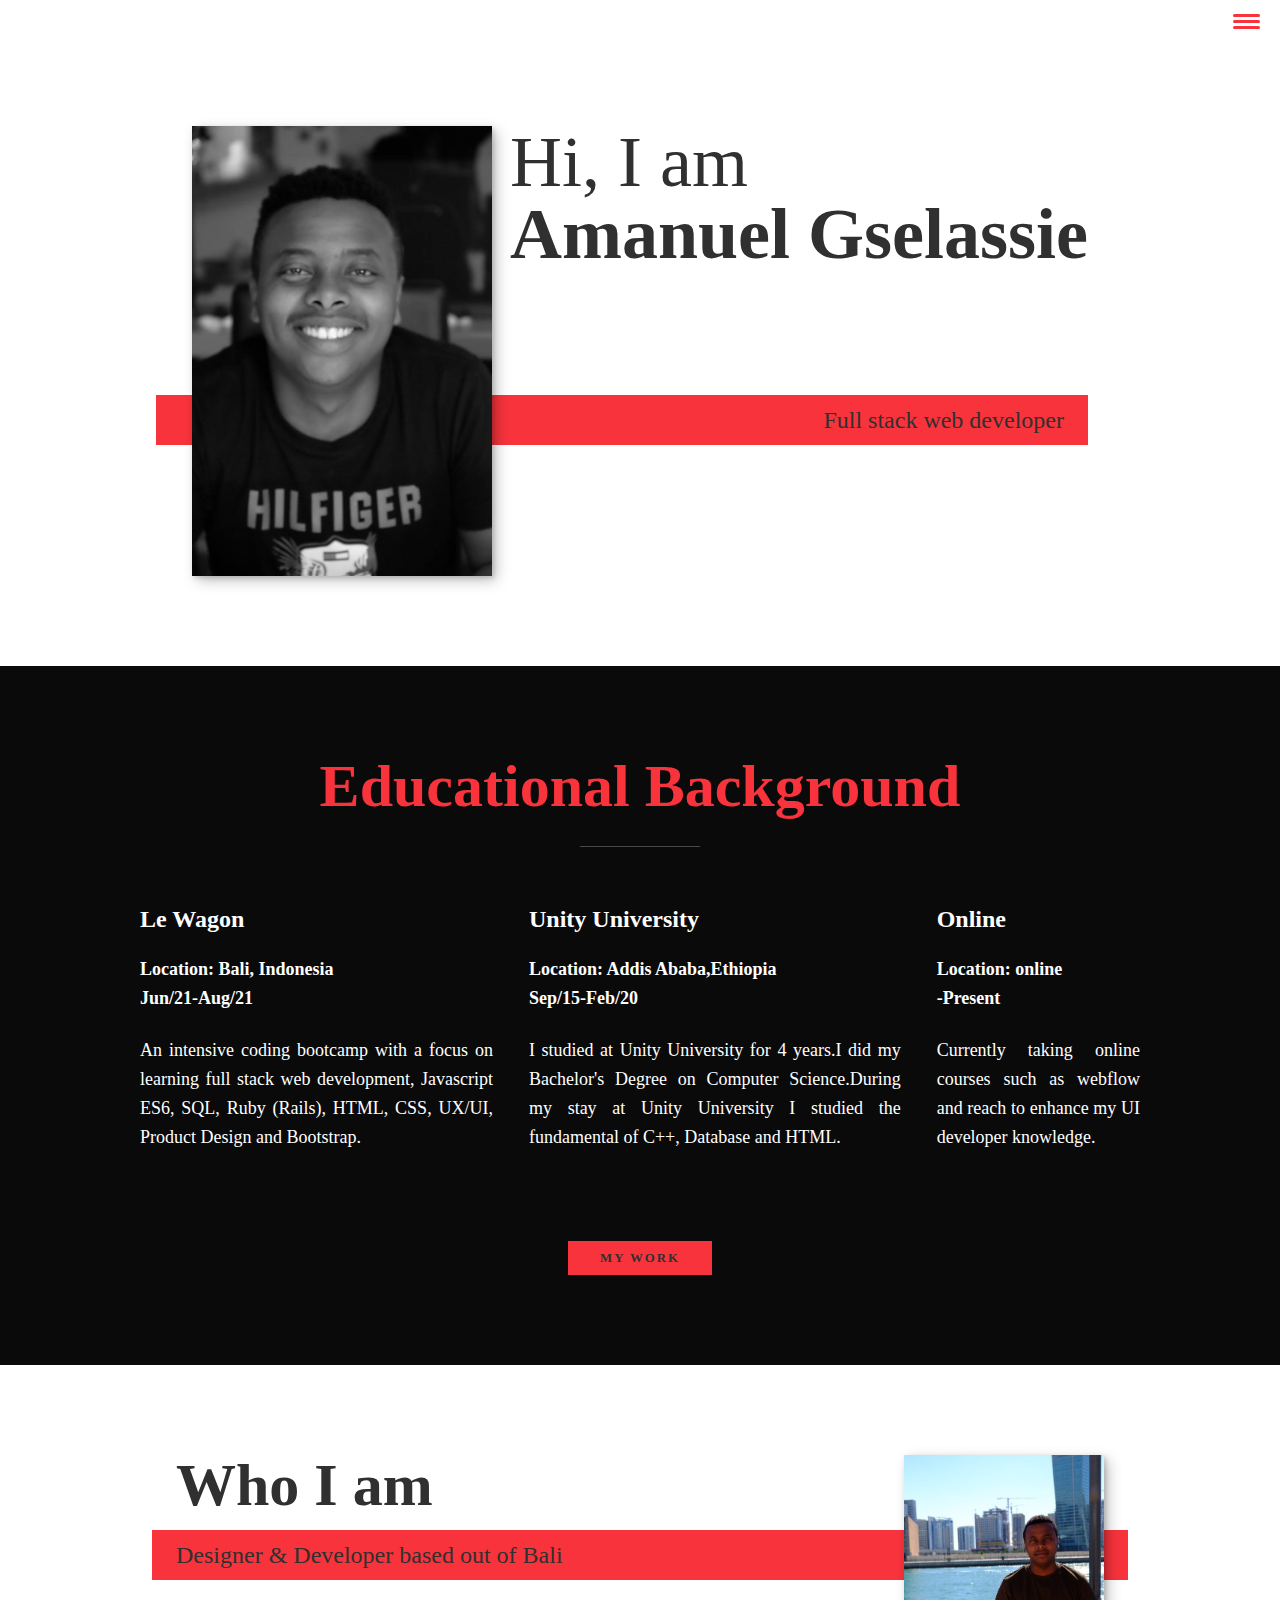
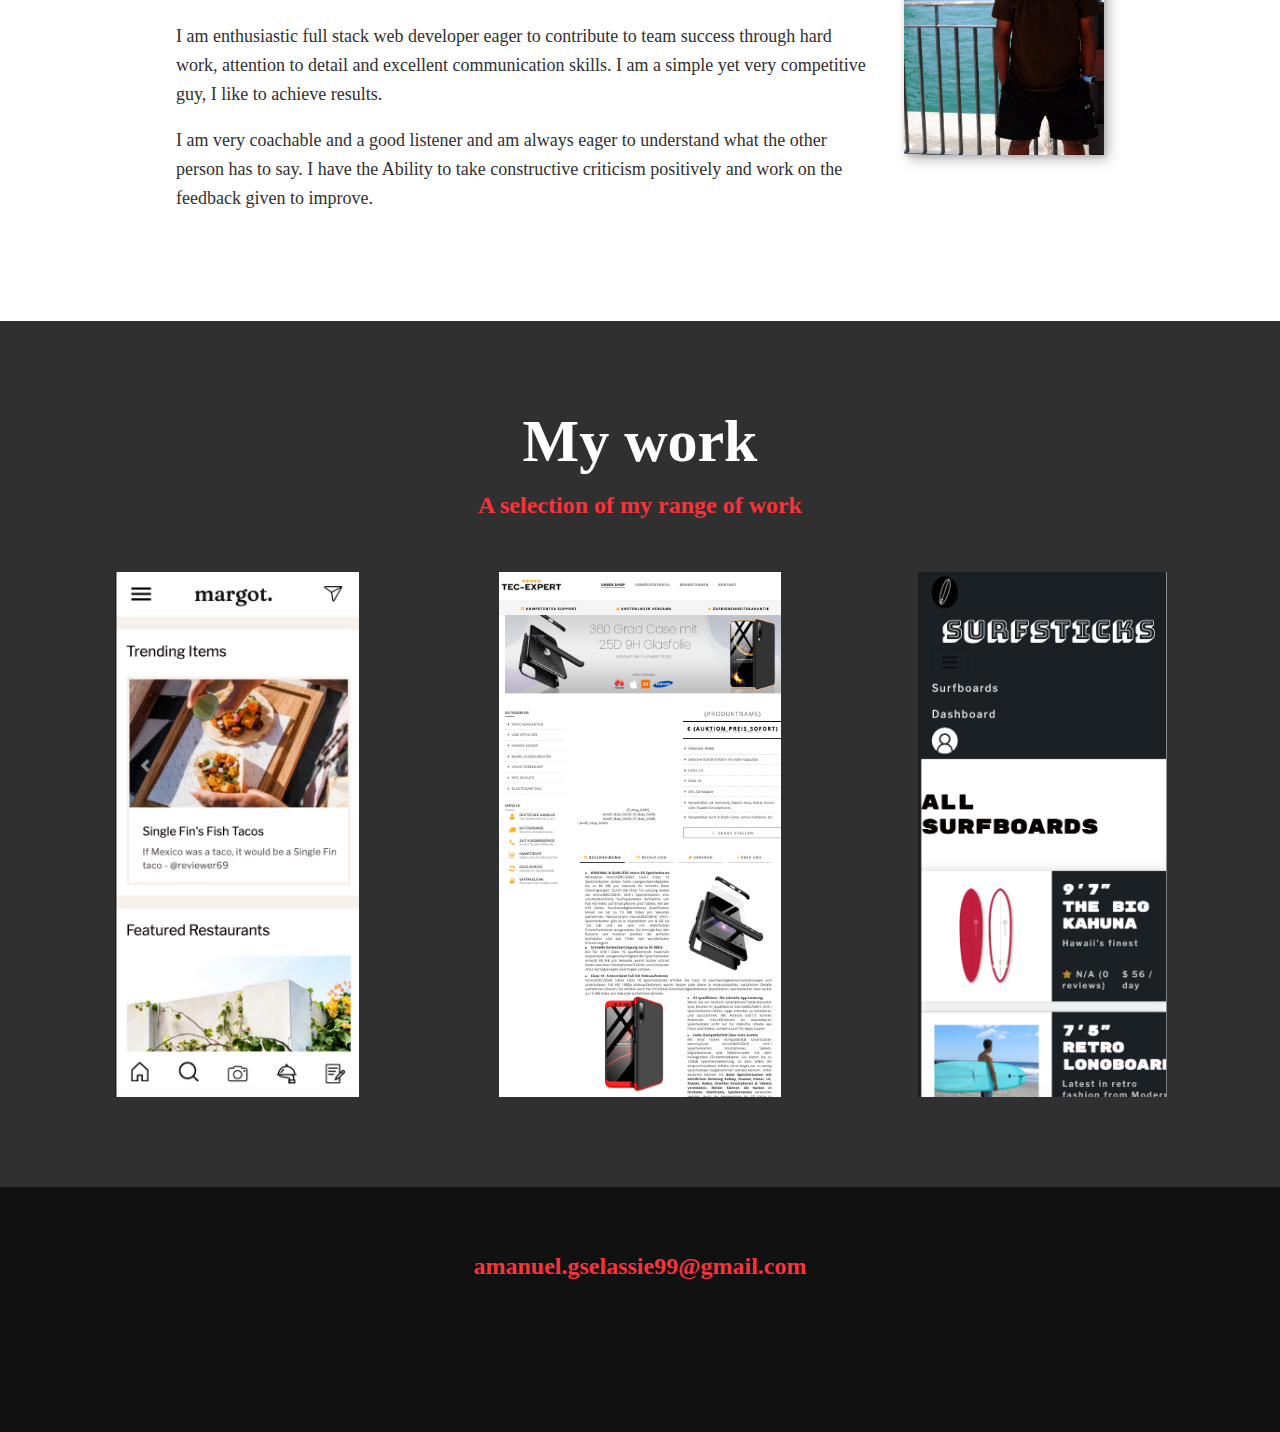
==== commit 3b612017: "redirecting link" ====
--- a/index.html
+++ b/index.html
@@ -75,7 +75,7 @@
         <!-- About me -->
         <section class="about-me" id="about">
            <h2 class="section__title section__title--about">Who I am</h2>
-           <p class="section__subtitle section__subtitle--about">Designer & developer based out of Bali</p>
+           <p class="section__subtitle section__subtitle--about">Designer & Developer based out of Bali</p>
 
            <div class="about-me__body">
                <p>I am enthusiastic full stack web developer eager to contribute to team success through hard work, attention to detail and excellent communication skills. I am a simple yet very competitive guy, I like to achieve results.</p>
